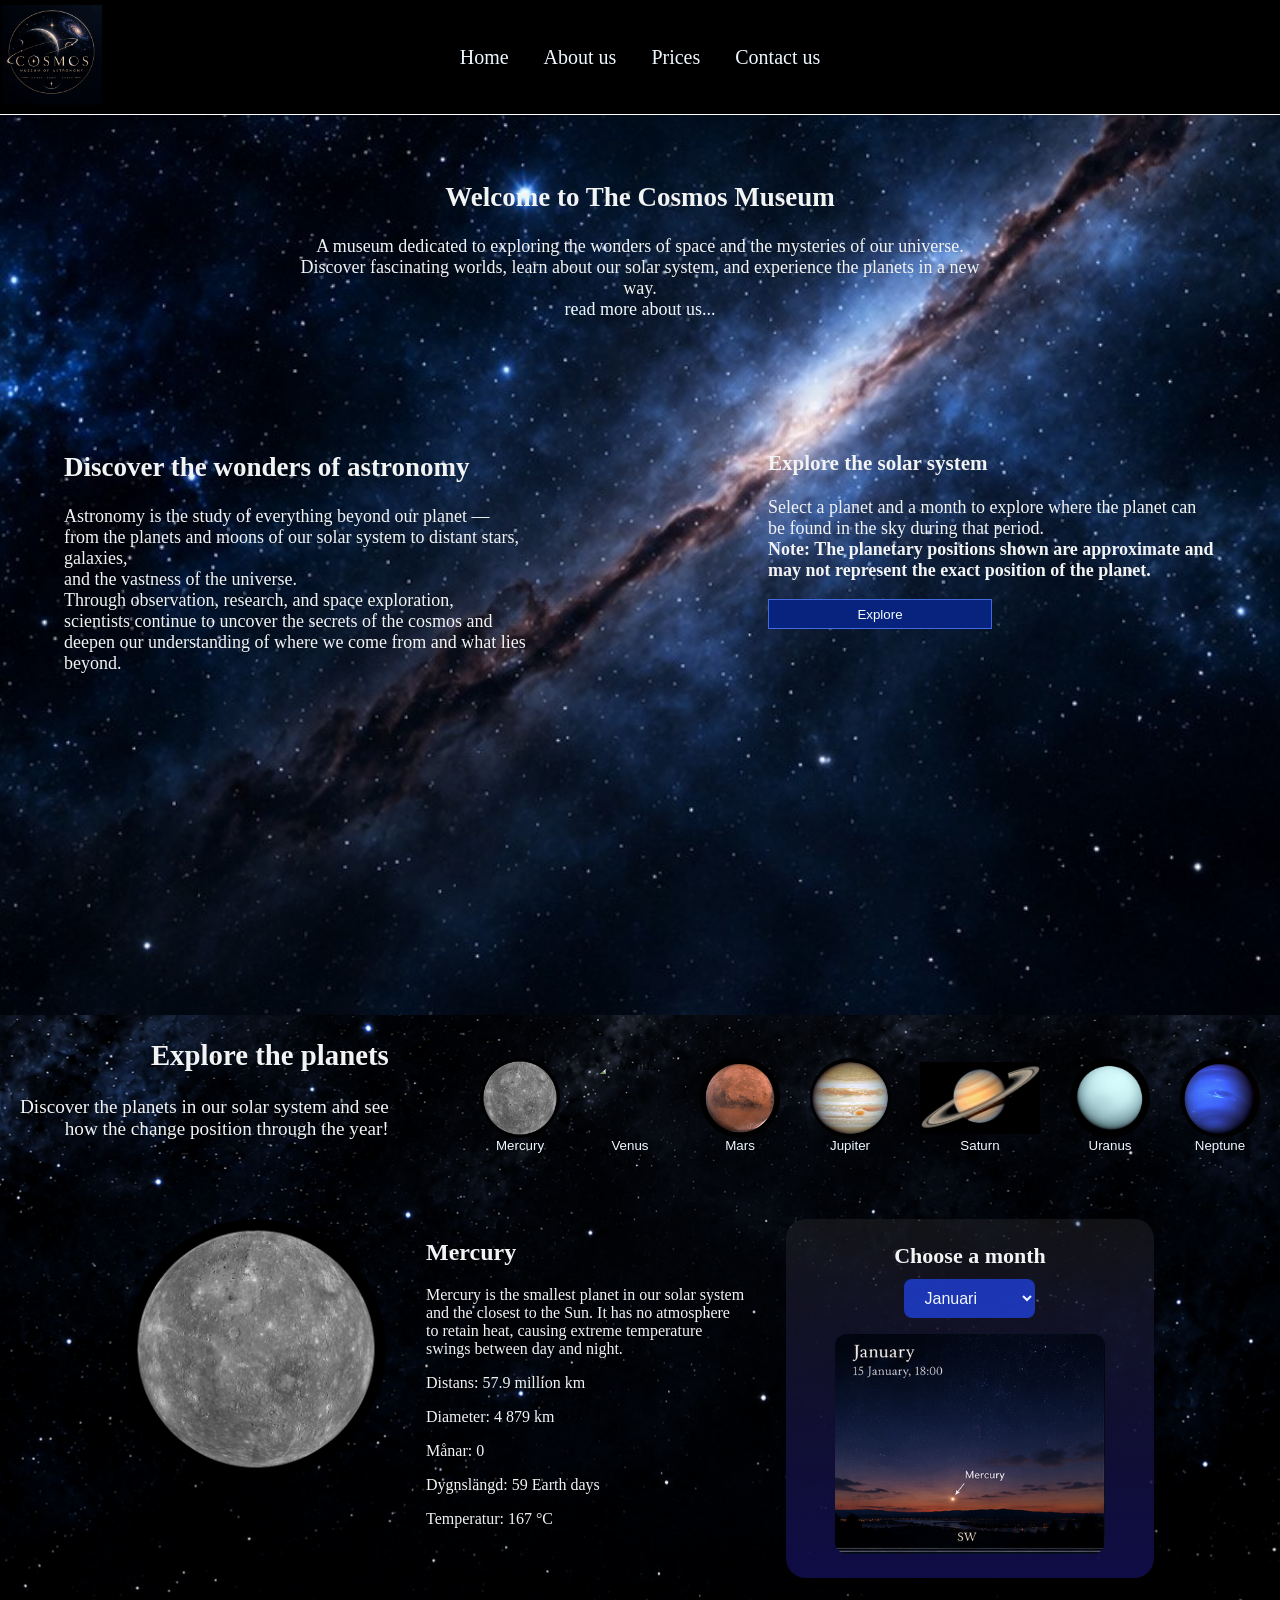
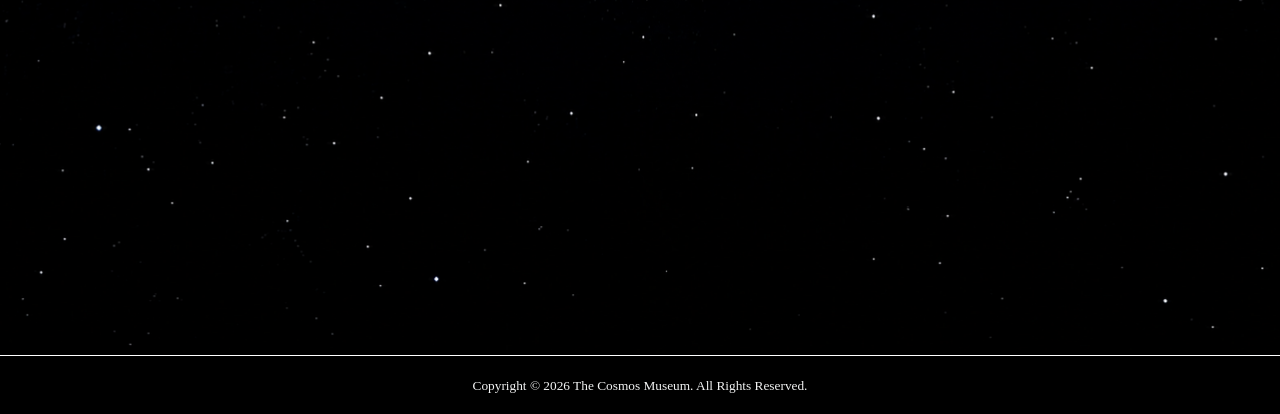
==== index.html @ e02bb78f "First commit" ====
<!DOCTYPE html>
<html lang="en">
<head>
    <meta charset="UTF-8">
    <meta name="viewport" content="width=device-width, initial-scale=1.0">
    <title>Document</title>
    <link rel="stylesheet" href="style.css">
</head>
<body>
    <header class="navbar">
        <div>
            <img src="images/logo/logo.png" alt="logo" width="100px">
        </div>
        <nav class="links">
            <a href="#">Home</a>
            <a href="about-us.html" id="about">About us</a>
            <a href="prices.html">Prices</a>
            <a href="contact.html">Contact us</a>
        </nav>
    </header>

    <section class="top">
        <div class="presentation">
            <h1>Welcome to The Cosmos Museum</h1>
            <p>A museum dedicated to exploring the wonders of space and the mysteries of our universe. 
            Discover fascinating worlds, learn about our solar system, and experience the planets in a new way. <br>
            <a href="about-us.html" id="read">read more about us...</a></p>
        </div>

        <div class="about-cosmos">
            <h2>Discover the wonders of astronomy</h2>
            <p>Astronomy is the study of everything beyond our planet — <br> from the planets and moons of our solar system to distant stars, galaxies, <br> and the vastness of the universe. <br> Through observation, research, and space exploration, <br> scientists continue to uncover the secrets of the cosmos and <br> deepen our understanding of where we come from and what lies beyond.</p>

        </div>

        <br>

        <div class="explore-section">
            <h3>Explore the solar system</h3>
            <p>
            Select a planet and a month to explore where the planet can be found in the sky during that period.
            <br>
            <b>Note: The planetary positions shown are approximate and may not represent the exact position of the planet.</b>
            </p>
            <button type="button" id="button1" onclick="document.getElementById('bottom').scrollIntoView({ behavior: 'smooth' });">Explore</button>
        </div>
        
    </section>
    
    <section id="bottom">
        <header class="explore">
            <div>
                <h1>Explore the planets</h1>
                <p>Discover the planets in our solar system and see <br> how the change position through the year!</p>
            </div>
        

            <nav >
                <button type="image" class="planet-btn" ><img src="images/space/mercury.jpg" alt="Mercury" ><span>Mercury</span></button>
                <button type="image" class="planet-btn"><img src="images/space/Venus.jpg" alt="Venus" ><span>Venus</span></button>
                <button type="image" class="planet-btn"><img src="images/space/Mars.jpg" alt="Mars" ><span>Mars</span></button>
                <button type="image" class="planet-btn"><img src="images/space/jupiter.jpg" alt="Jupiter" ><span>Jupiter</span></button>
                <button type="image" class="planet-btn"><img src="images/space/saturn.jpg" alt="Saturn"class="saturn-img"><span>Saturn</span></button>
                <button type="image" class="planet-btn" ><img src="images/space/Uranus.jpg" alt="Uranus" ><span>Uranus</span></button>
                <button type="image" class="planet-btn"><img src="images/space/Neptune.jpg" alt="Neptune" ><span>Neptune</span></button>
            </nav>
        </header>
        
        <div class="solar">
            <div id="pl">
                <img src="" alt="" class="planet-img">
            </div>

        <div id="info"></div>

        
        <div class="month">
            <div class="md">
                <h2>Choose a month</h2>
                <select name="month" id="ms">
                    <option value="1">Januari</option>
                    <option value="2">Februari</option>
                    <option value="3">Mars</option>
                    <option value="4">April</option>
                    <option value="5">Maj</option>
                    <option value="6">Juni</option>
                    <option value="7">Juli</option>
                    <option value="8">Augusti</option>
                    <option value="9">September</option>
                    <option value="10">Oktober</option>
                    <option value="11">November</option>
                    <option value="12">December</option>
                </select>
            </div>
            <div id="chosen-month">
                <img src="images/planets/mercury1.png" alt="m-j">
            </div>
    
        </div>

        
    </section>


    <footer>
        <small>
            Copyright © 2026 The Cosmos Museum. All Rights Reserved.
        </small>
    </footer>

<script src="script.js"></script>
</body>
</html>
---- style.css ----
body{
    background-color: black;
    color: rgb(242, 243, 243);
    margin: 0;
}

.navbar {
    display: grid;
    grid-template-columns: 1fr auto 1fr;
    align-items: center;
    padding: 5px 2px;
    border-bottom: 1px solid white;
}

.links{
    display: flex;
    gap: 35px;
    flex-wrap: wrap;
}

.links a{
    color: aliceblue;
    text-decoration: none;
    font-size: 20px;
}

#read{
    color: aliceblue;
    text-decoration: none;
}

#read:hover{
    cursor: pointer;
}

.top {
    background-image: url(images/space/background.jpg);
    background-size: cover;
    background-position: center;
    position: relative;
    min-height: 100vh;
    width: 100%;
}

.presentation {
    position: absolute;
    top: 5%;
    left: 50%;
    transform: translateX(-50%);
    text-align: center;
    width: 90%;
    max-width: 700px;
    font-size: large;
}

.about-cosmos {
    position: absolute;
    top: 35%;
    left: 5%;
    width: 40%;
    font-size: large;
}

.explore-section {
    position: absolute;
    top: 35%;
    right: 5%;
    width: 35%;
    font-size: large;
}

#button1{
    background-color: rgb(8, 35, 125);
    width: 50%;
    height: 30px;
    border: 1px solid royalblue;
    color: azure;
}

#button1:hover{
    transform: scale(1.1);
    cursor: pointer;
}

#bottom{
    background-image: url(images/space/background2.jpg);
    background-size: cover;
    background-position: center;
    min-height: 100vh;
    padding-bottom: 40px;
}

#bottom nav button {
    display: grid;
    grid-row: auto;
    border: none;
    background: none;
    padding: 0;
    outline: none;
}

#bottom nav button:hover{
    transform: scale(1.05);
}

#bottom nav {
    display: flex;
    align-items: center;
    justify-content: center;
    gap: 30px;
    flex-wrap: wrap;
    padding-top: 3%;
}

.explore {
    display: flex;
    align-items: center;
    justify-content: space-between;
    gap: 32px;
    flex-wrap: wrap;
    padding: 0 20px;
}

.explore > div {
    flex-shrink: 0;
    text-align: right;
    font-size: larger;
}

.planet-row {
    display: flex;
    flex-wrap: wrap;
    justify-content: center;
    gap: 24px;
}

.planet-btn img {
    width: 80px;
    height: 80px;
    object-fit: cover;
    border-radius: 50%;
    flex-shrink: 0;
}

.planet-btn img.saturn-img {
    border-radius: 0;
    object-fit: contain;
    width: 120px;
    height: 80px;
}

.planet-btn span{
    color: aliceblue;
}

.solar{
    display: flex;
    flex-wrap: wrap;
    justify-content: center;
    align-items: flex-start;
    gap: 40px;
    padding: 60px 20px;
}

#pl{
    display: flex;
    justify-content: center;
}

#pl img{
    width: 260px;
    height: 260px;
    max-width: 80vw;
    border-radius: 50%;
}

#pl img.saturn-img {
    border-radius: 0;
    object-fit: contain;
}

#info {
    max-width: 320px;
    flex: 1 1 280px;
}

.month{
    background: linear-gradient(to bottom, rgba(41, 41, 43, 0.432), rgb(15, 12, 70));
    display: flex;
    flex-direction: column;
    align-items: center;
    gap: 16px;
    border-radius: 20px;
    padding: 24px;
    flex: 1 1 260px;
    max-width: 320px;
}

.md{
    display: flex;
    flex-direction: column;
    align-items: center;
    gap: 10px;
    text-align: center;
}

.md h2 {
    font-size: 22px;
    margin: 0;
}

#ms{
    background-color: rgba(31, 60, 202, 0.868);
    color: aliceblue;
    font-size: 16px;
    padding: 10px 16px;
    border: none;
    border-radius: 8px;
    cursor: pointer;
}

#chosen-month {
    width: 100%;
    text-align: center;
    height: 220px; /* fast höjd, justera efter vad som passar dina bilder */
    display: flex;
    align-items: center;
    justify-content: center;
}

#chosen-month img {
    max-width: 100%;
    max-height: 100%;
    object-fit: contain;
    border-radius: 12px;
}

footer {
    text-align: center;
    padding: 20px;
    border-top: 1px solid white;
}

@media (max-width: 900px) {
    .top {
        min-height: auto;
        padding: 40px 0;
    }

    .presentation,
    .about-cosmos,
    .explore-section {
        position: static;
        width: 90%;
        margin: 20px auto;
        text-align: center;
        transform: none;
    }

    .explore {
        justify-content: center;
        text-align: center;
    }

    .explore > div {
        text-align: center;
    }
}

@media (max-width: 500px) {
    .planet-btn img {
        width: 55px;
        height: 55px;
    }

    .planet-btn img.saturn-img {
        width: 85px;
        height: 55px;
    }

    #pl img {
        width: 180px;
        height: 180px;
    }

    .links {
        gap: 15px;
        justify-content: center;
    }

    .links a {
        font-size: 16px;
    }
}

.pris{
    background-image: url(images/space/background3.jpg);
    background-size: cover;
    background-position: center;
    position: relative;
    min-height: 100vh;
    width: 100%;
}
#ålder{
    padding: 20px;
    width: 10%;
    background-color: rgb(13, 13, 53);
    border: 0px;
    font-size: large;
    color: aliceblue;
}
#submit{
    padding: 20px;
    background-color: rgb(67, 67, 212);
    border: 0px;
    color: azure;
}
#submit:hover{
    cursor: pointer;
}
#list{
    font-size: large;
    font-style: italic;
}
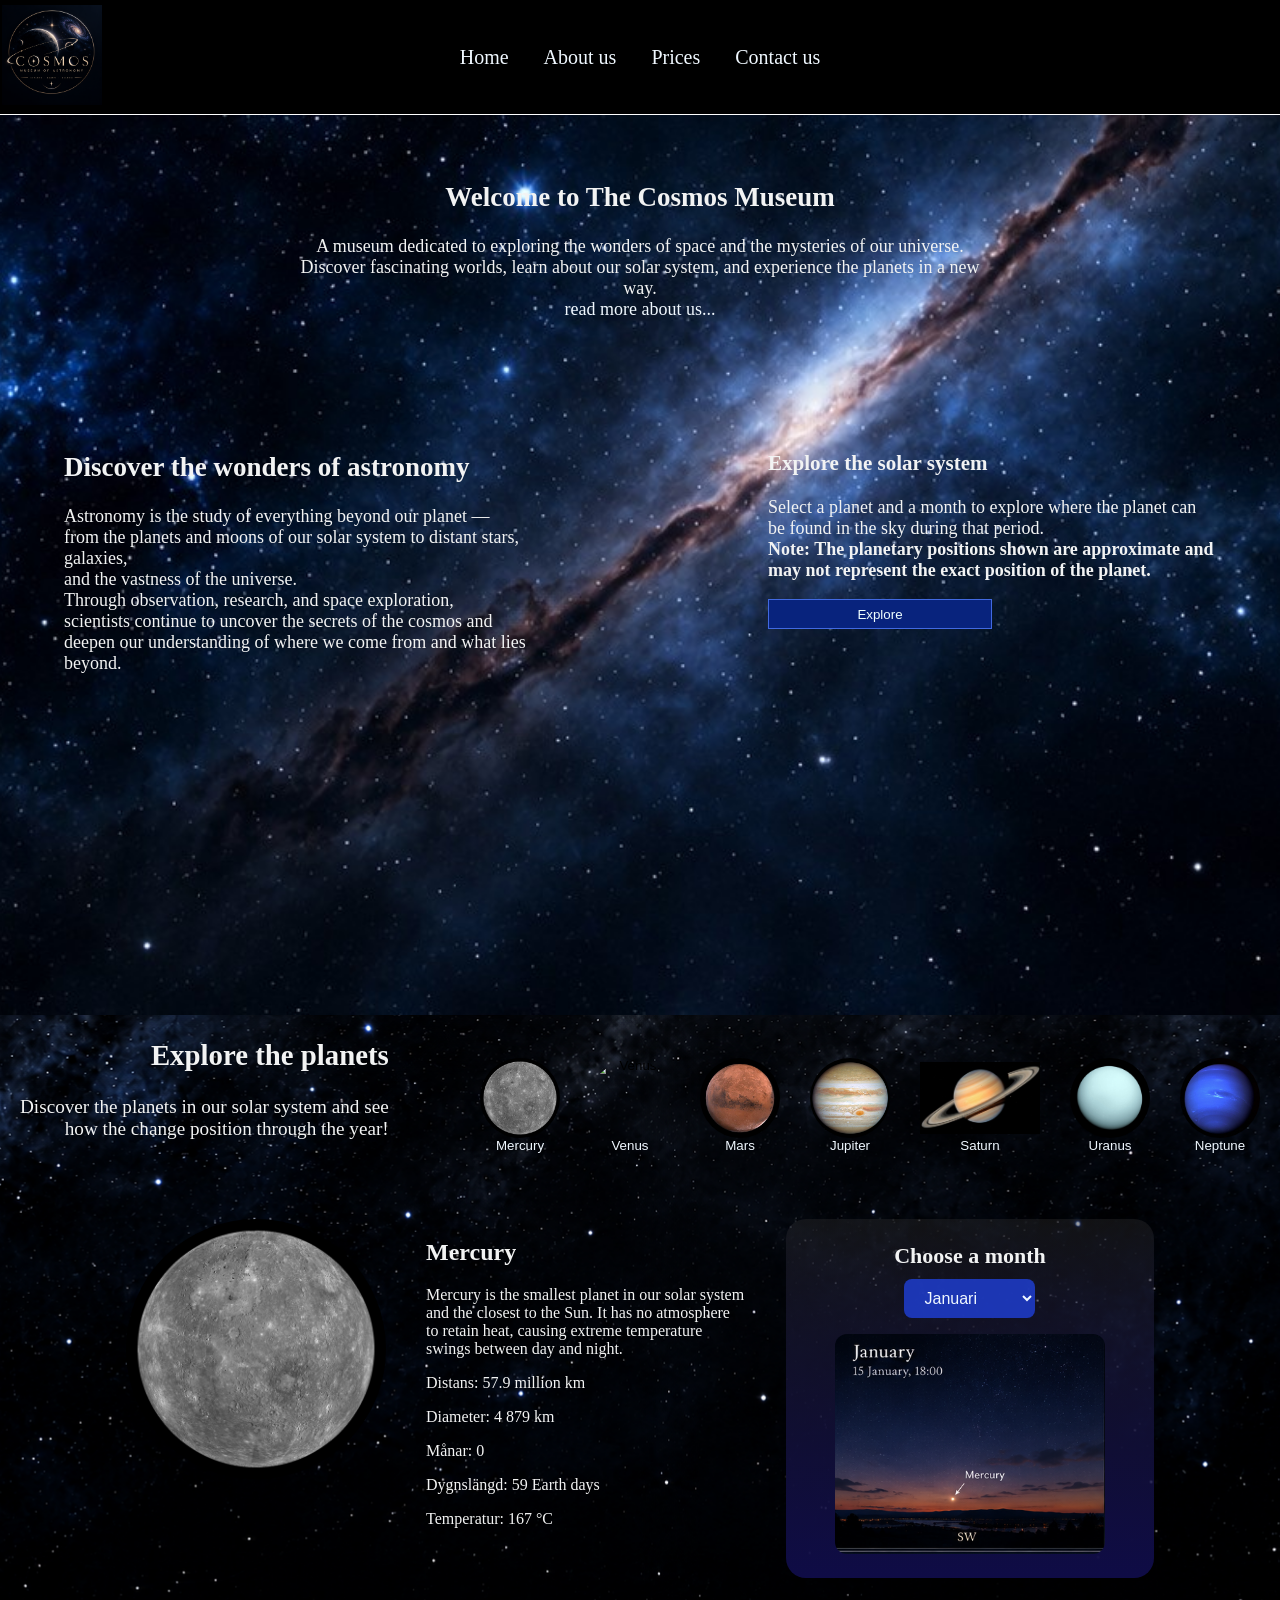
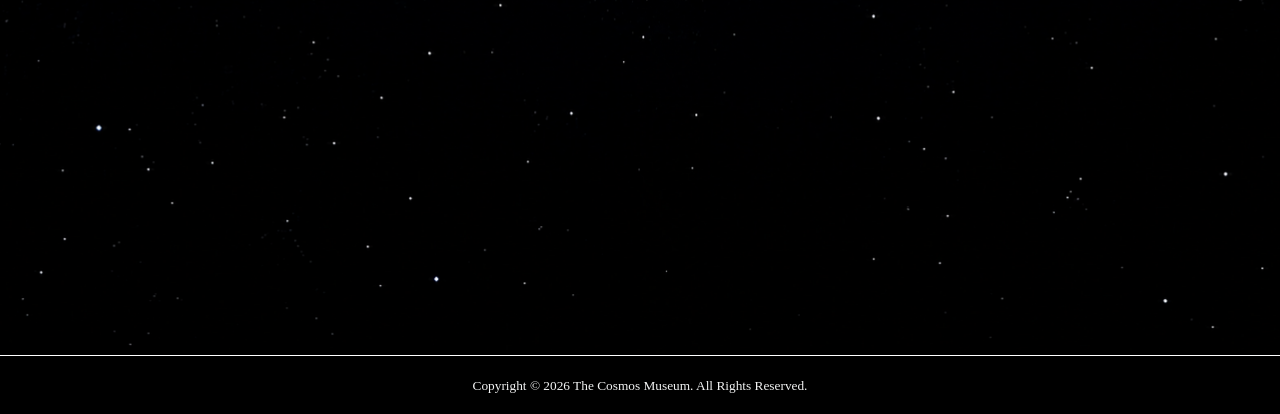
==== commit 9f6ba46e: "Update homepage document title" ====
--- a/index.html
+++ b/index.html
@@ -3,7 +3,7 @@
 <head>
     <meta charset="UTF-8">
     <meta name="viewport" content="width=device-width, initial-scale=1.0">
-    <title>Document</title>
+    <title>The Cosmos Museum</title>
     <link rel="stylesheet" href="style.css">
 </head>
 <body>
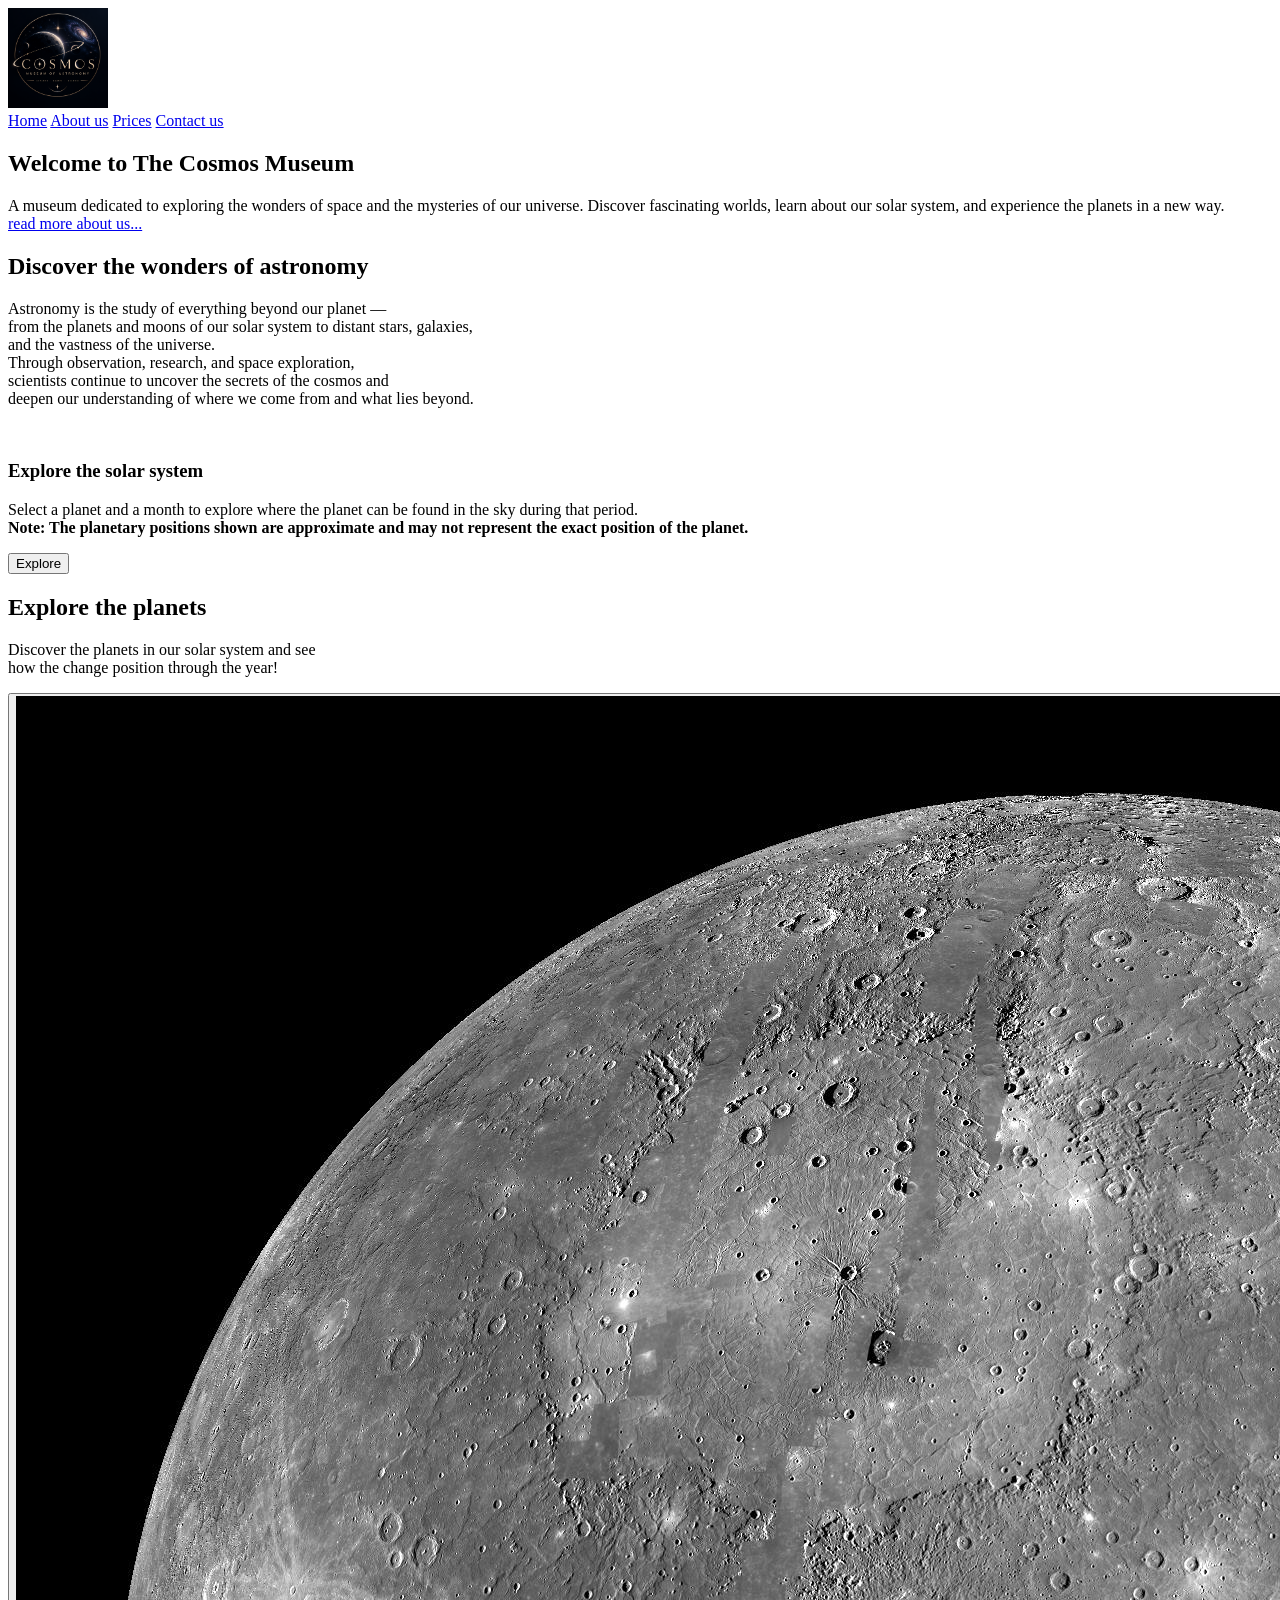
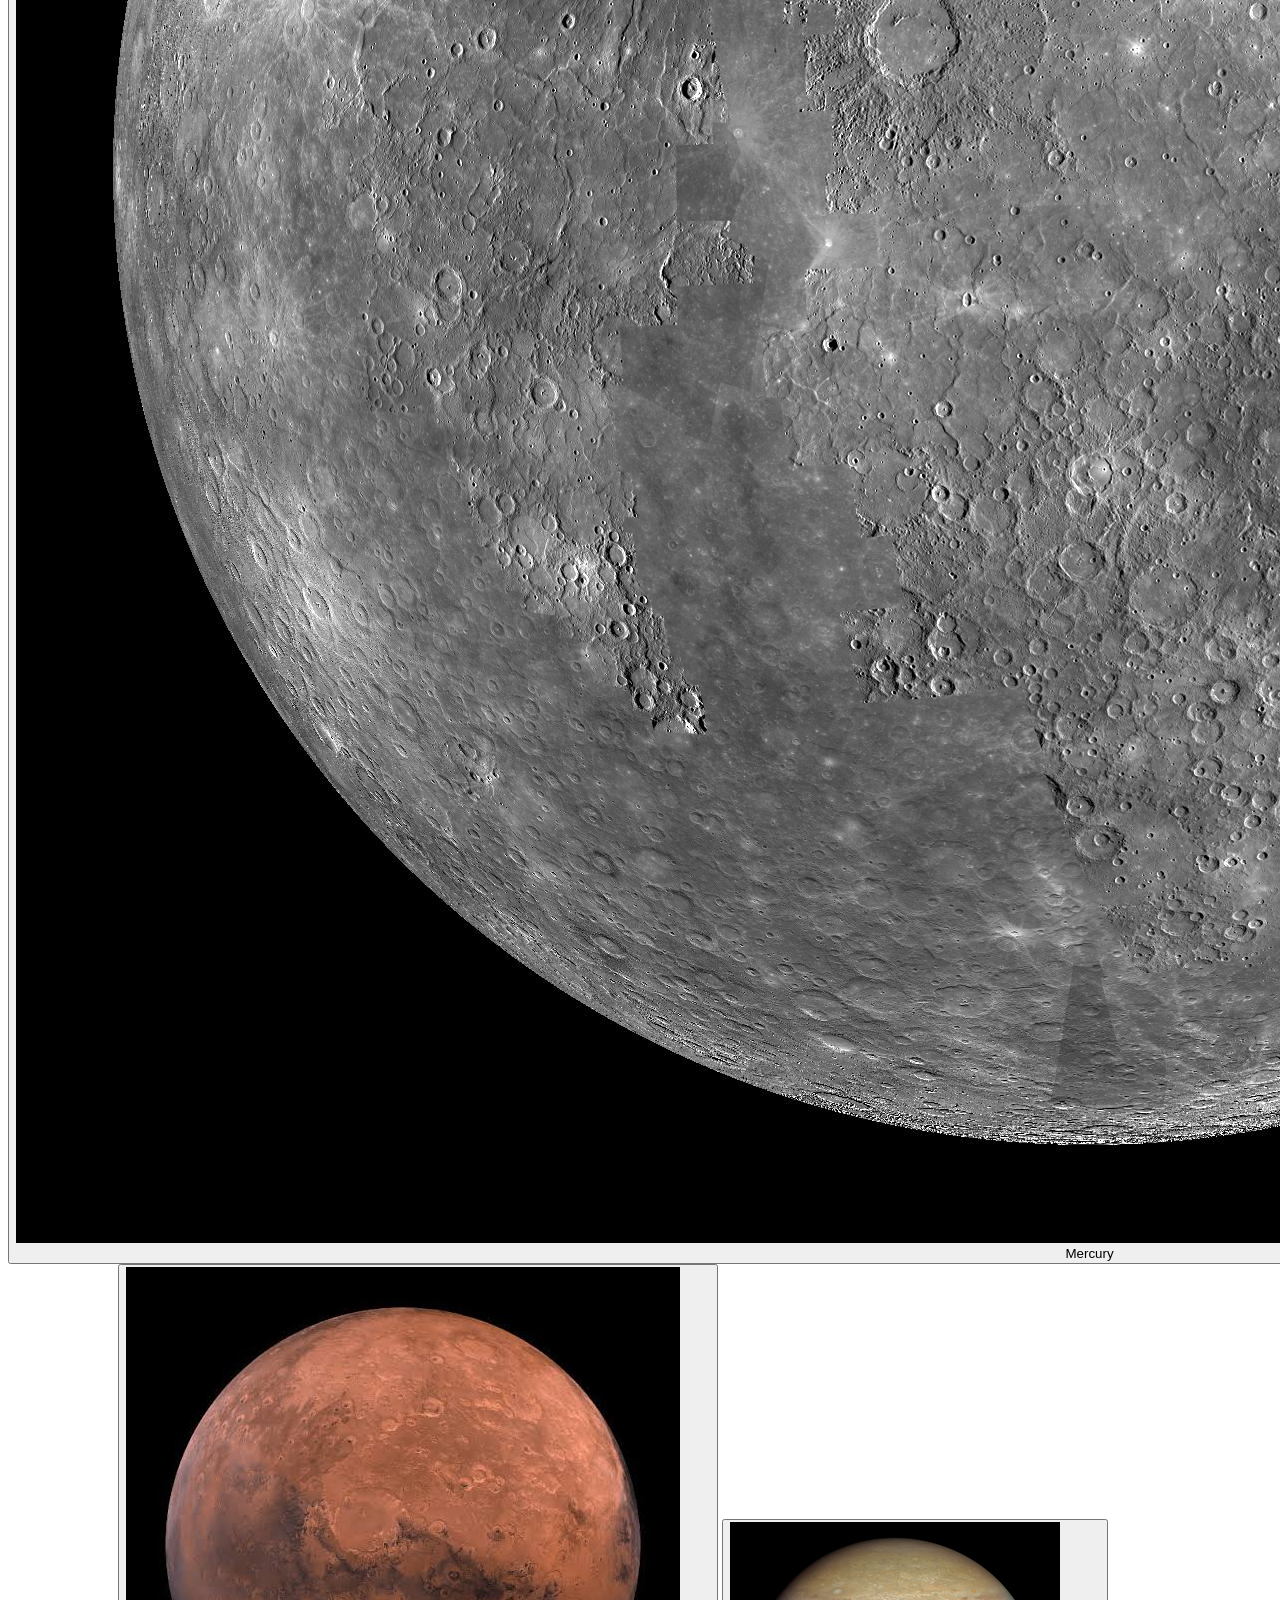
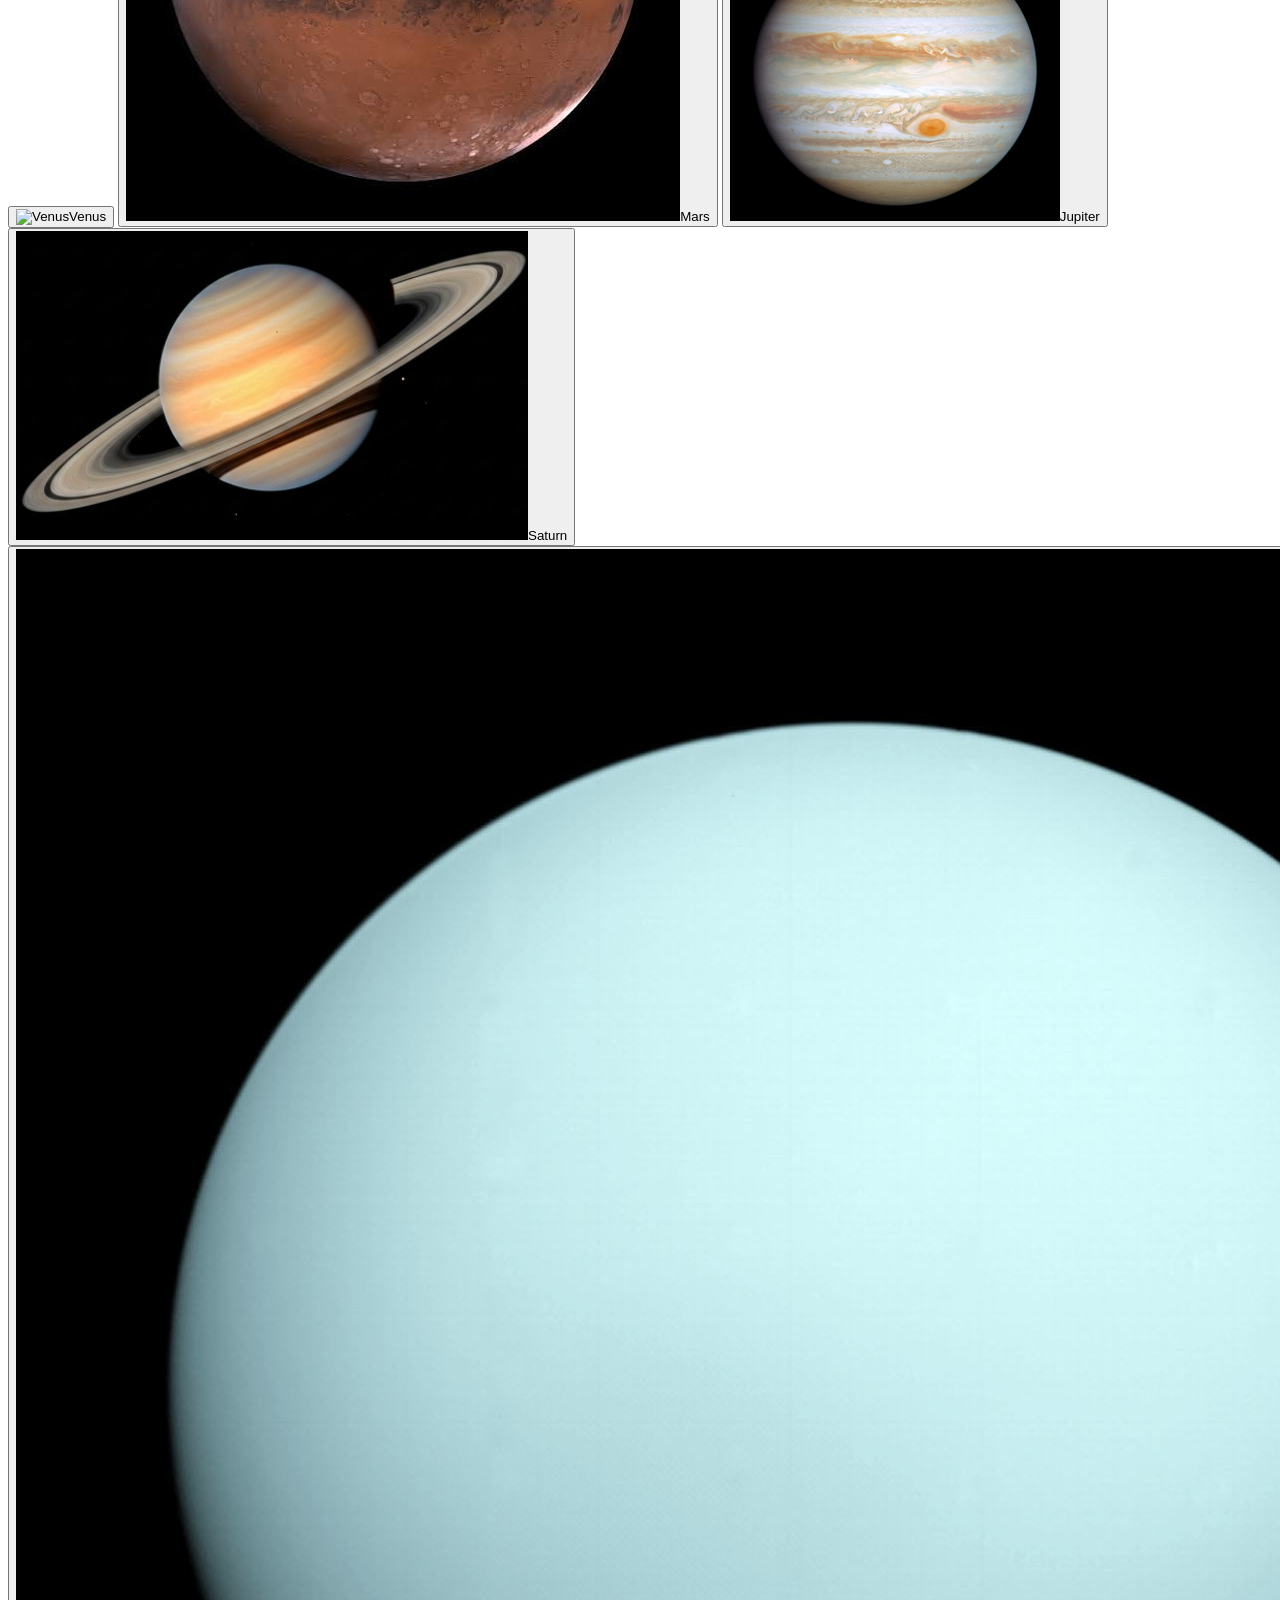
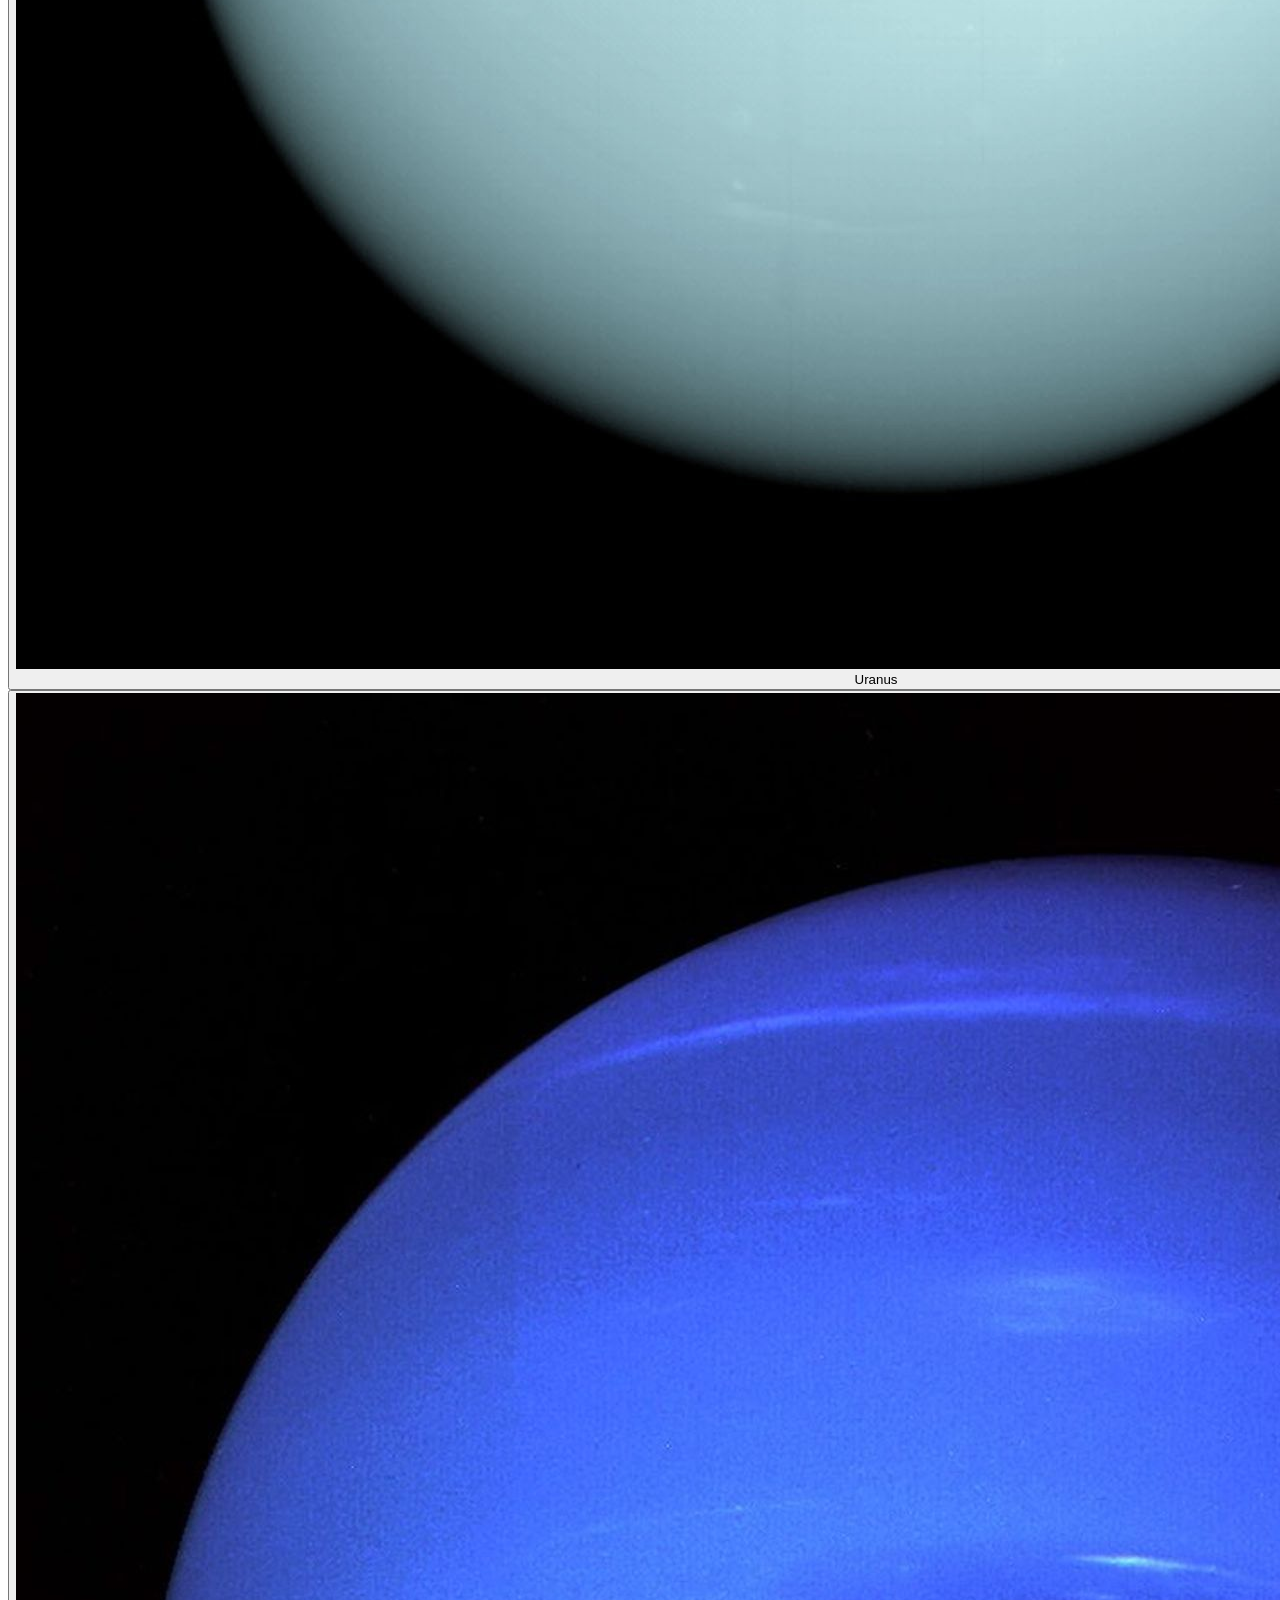
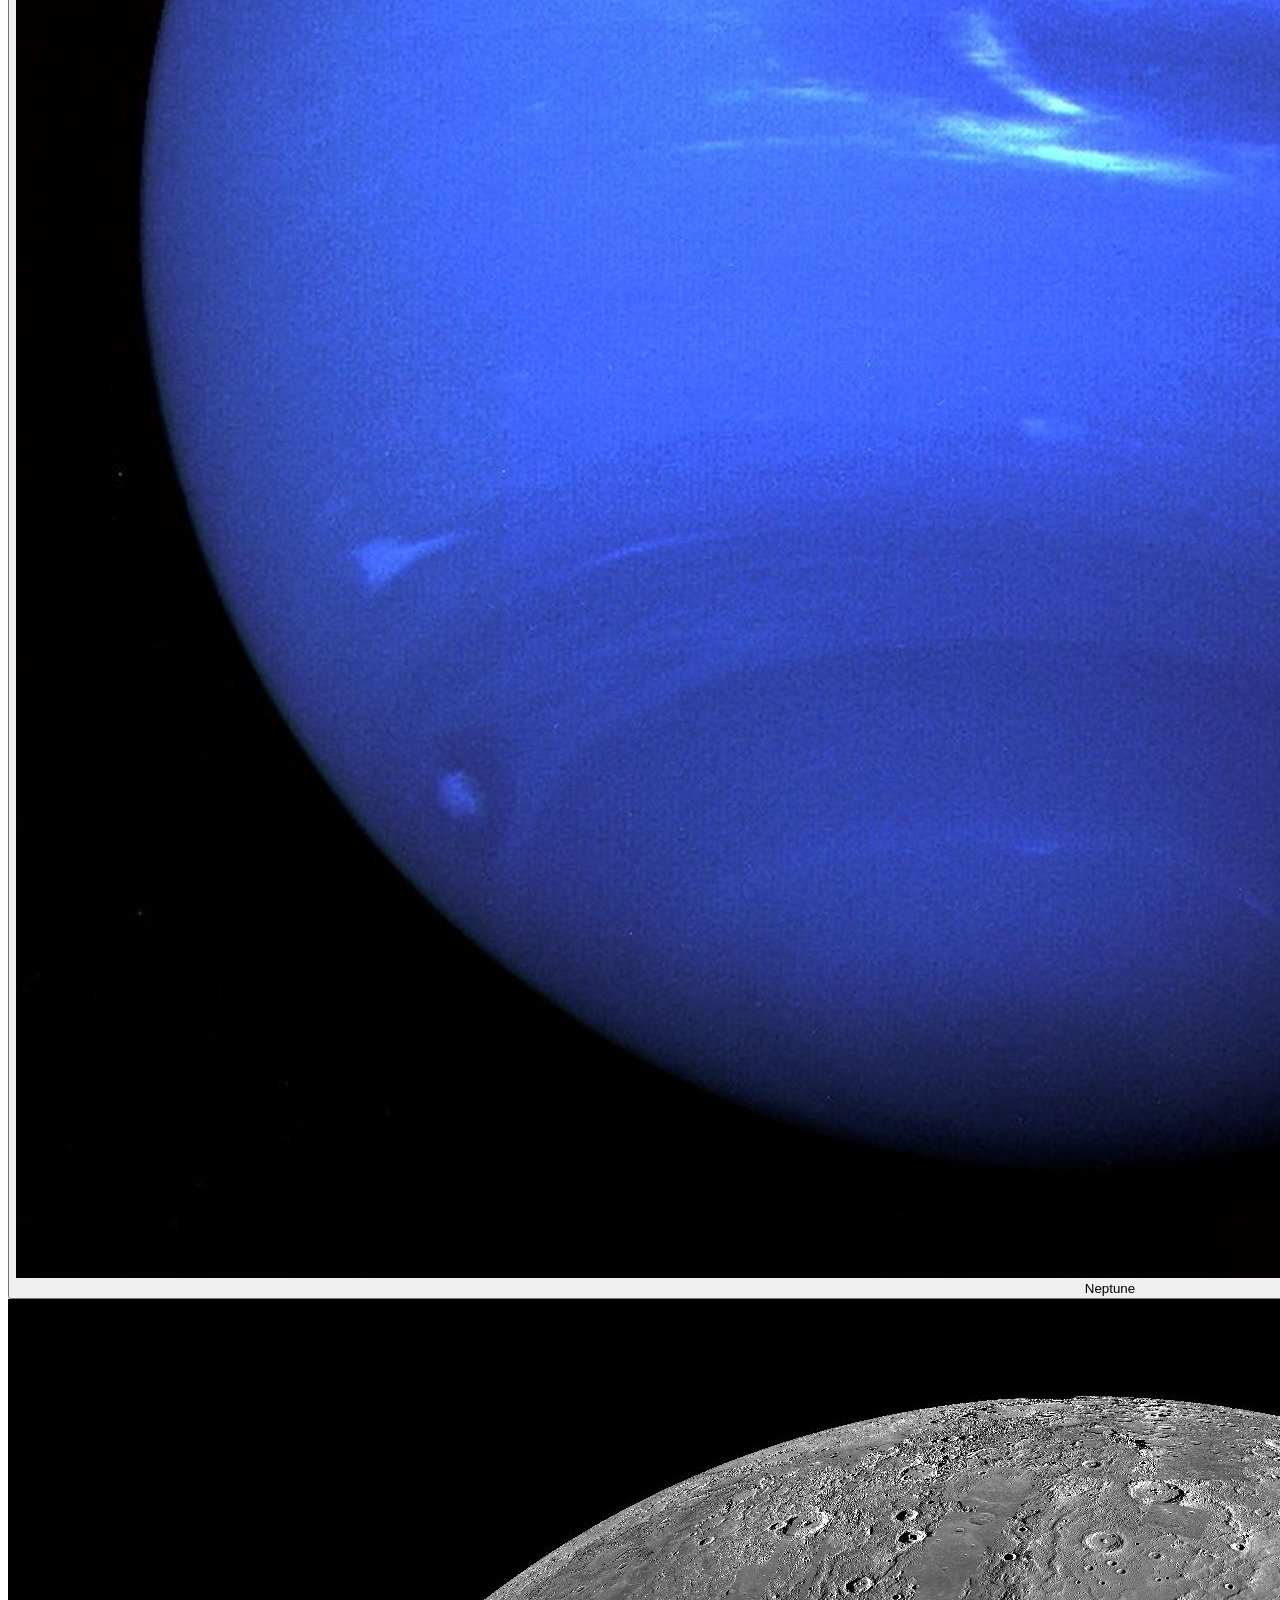
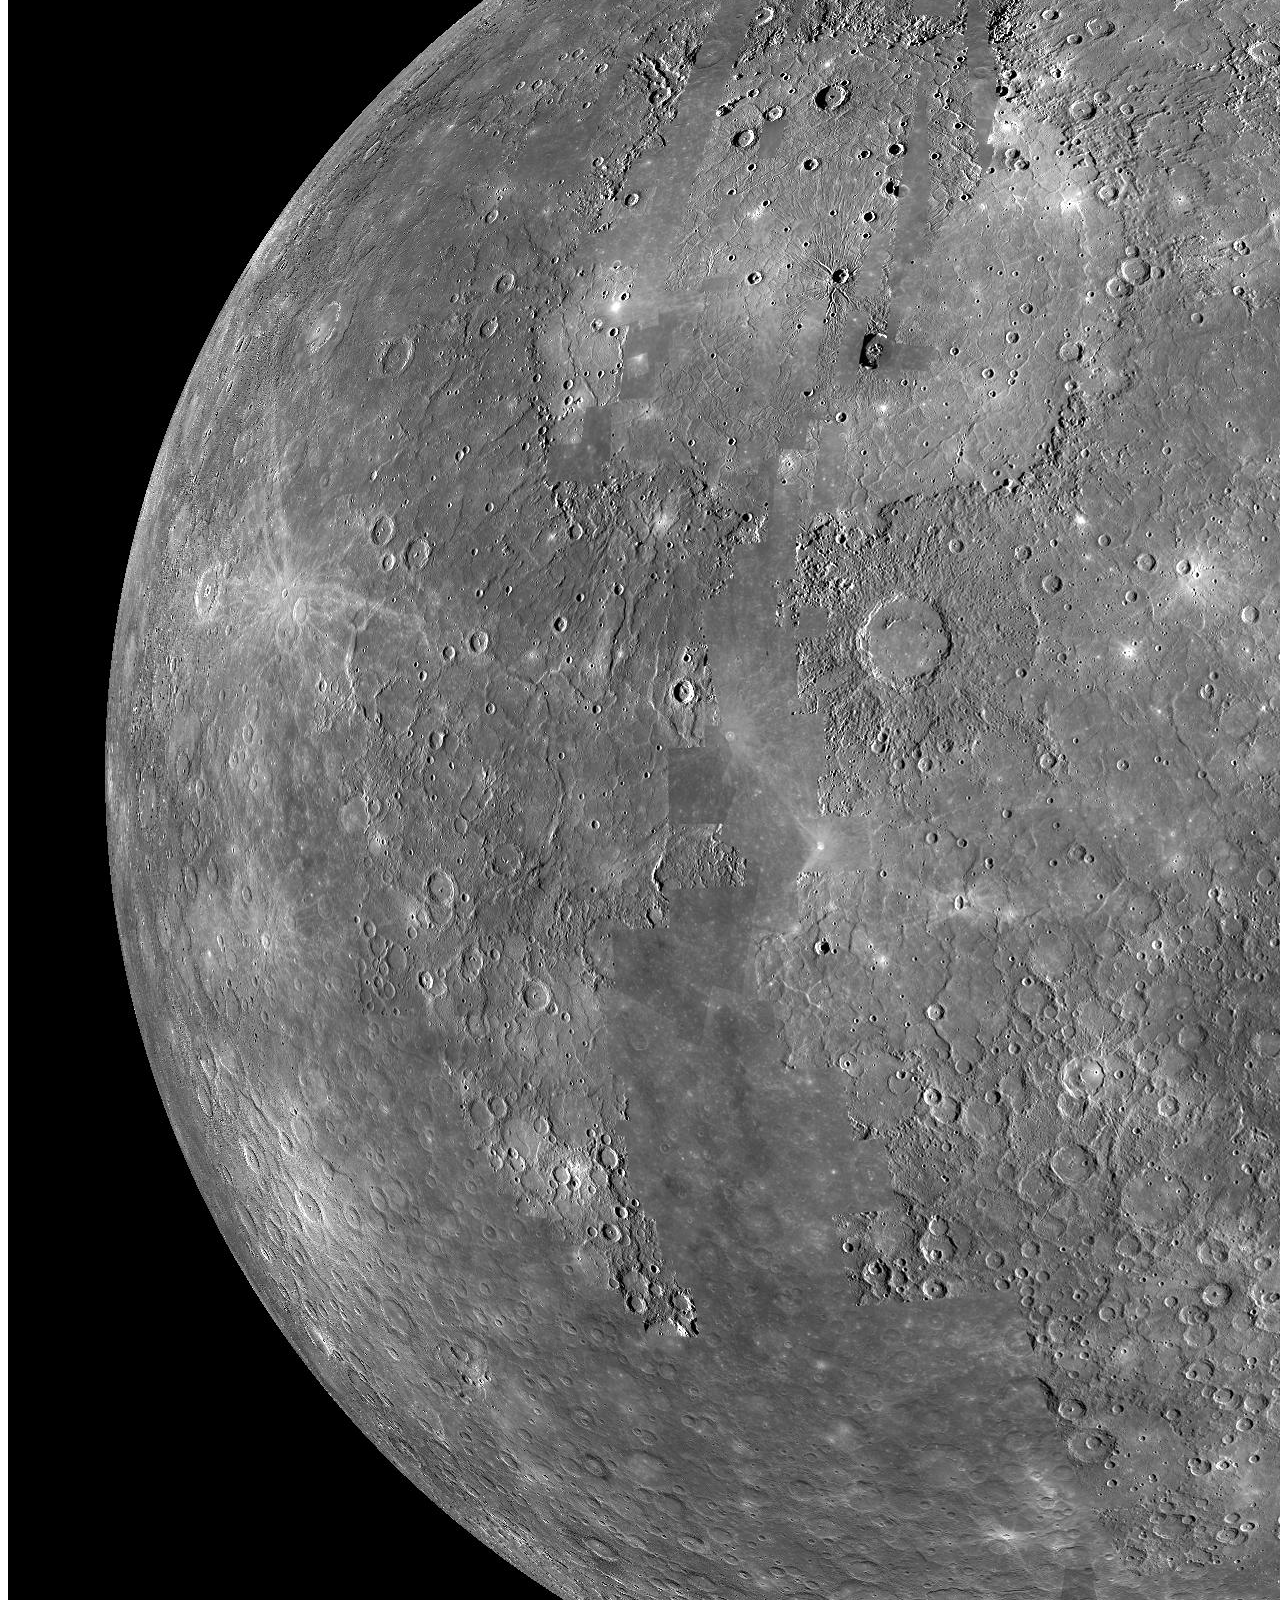
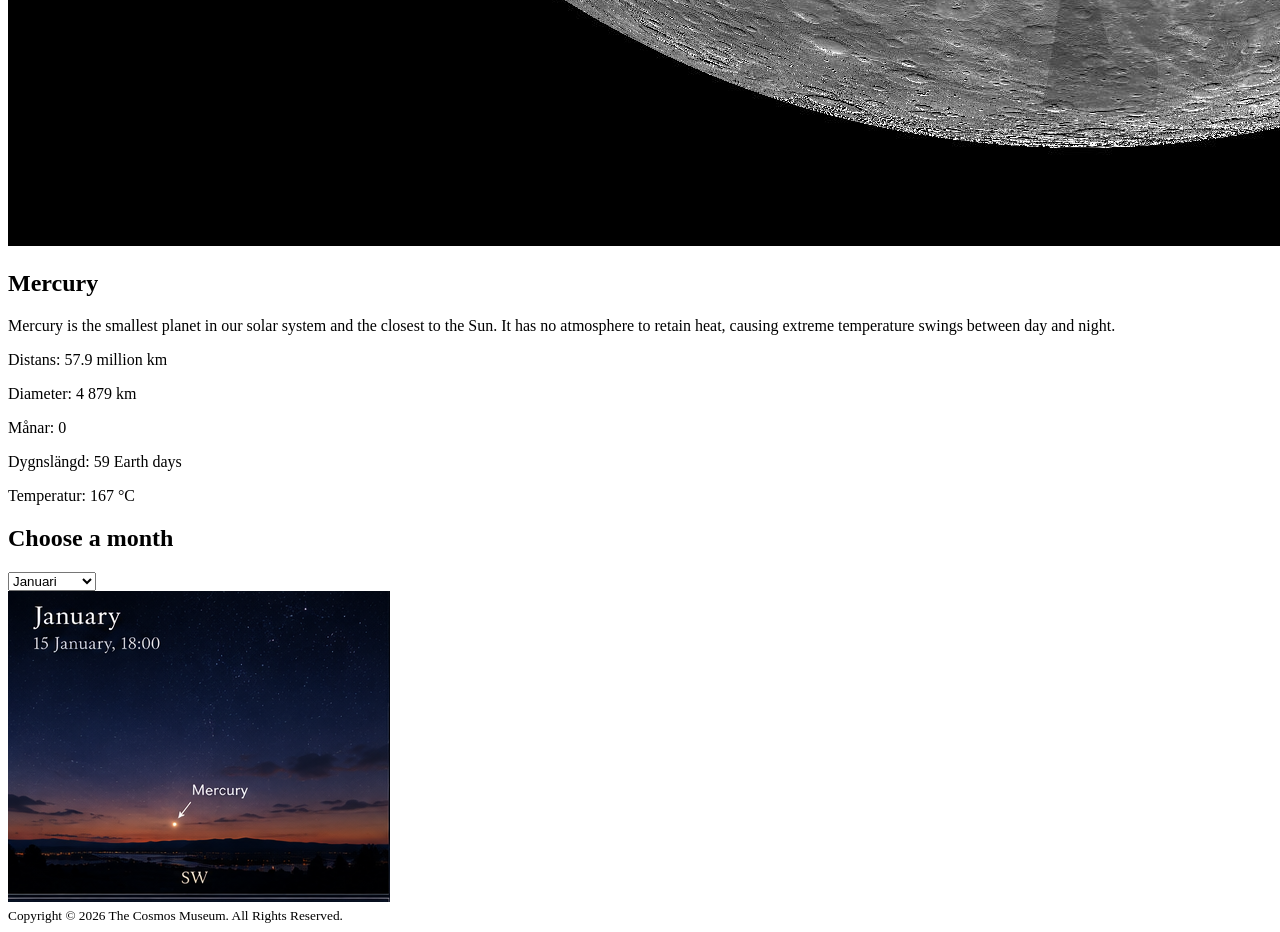
==== commit ed3370d9: "last modifications" ====
--- a/index.html
+++ b/index.html
@@ -4,7 +4,7 @@
     <meta charset="UTF-8">
     <meta name="viewport" content="width=device-width, initial-scale=1.0">
     <title>The Cosmos Museum</title>
-    <link rel="stylesheet" href="style.css">
+    <link rel="stylesheet" href="test/style.css">
 </head>
 <body>
     <header class="navbar">
@@ -12,7 +12,7 @@
             <img src="images/logo/logo.png" alt="logo" width="100px">
         </div>
         <nav class="links">
-            <a href="#">Home</a>
+            <a href="index.html">Home</a>
             <a href="about-us.html" id="about">About us</a>
             <a href="prices.html">Prices</a>
             <a href="contact.html">Contact us</a>
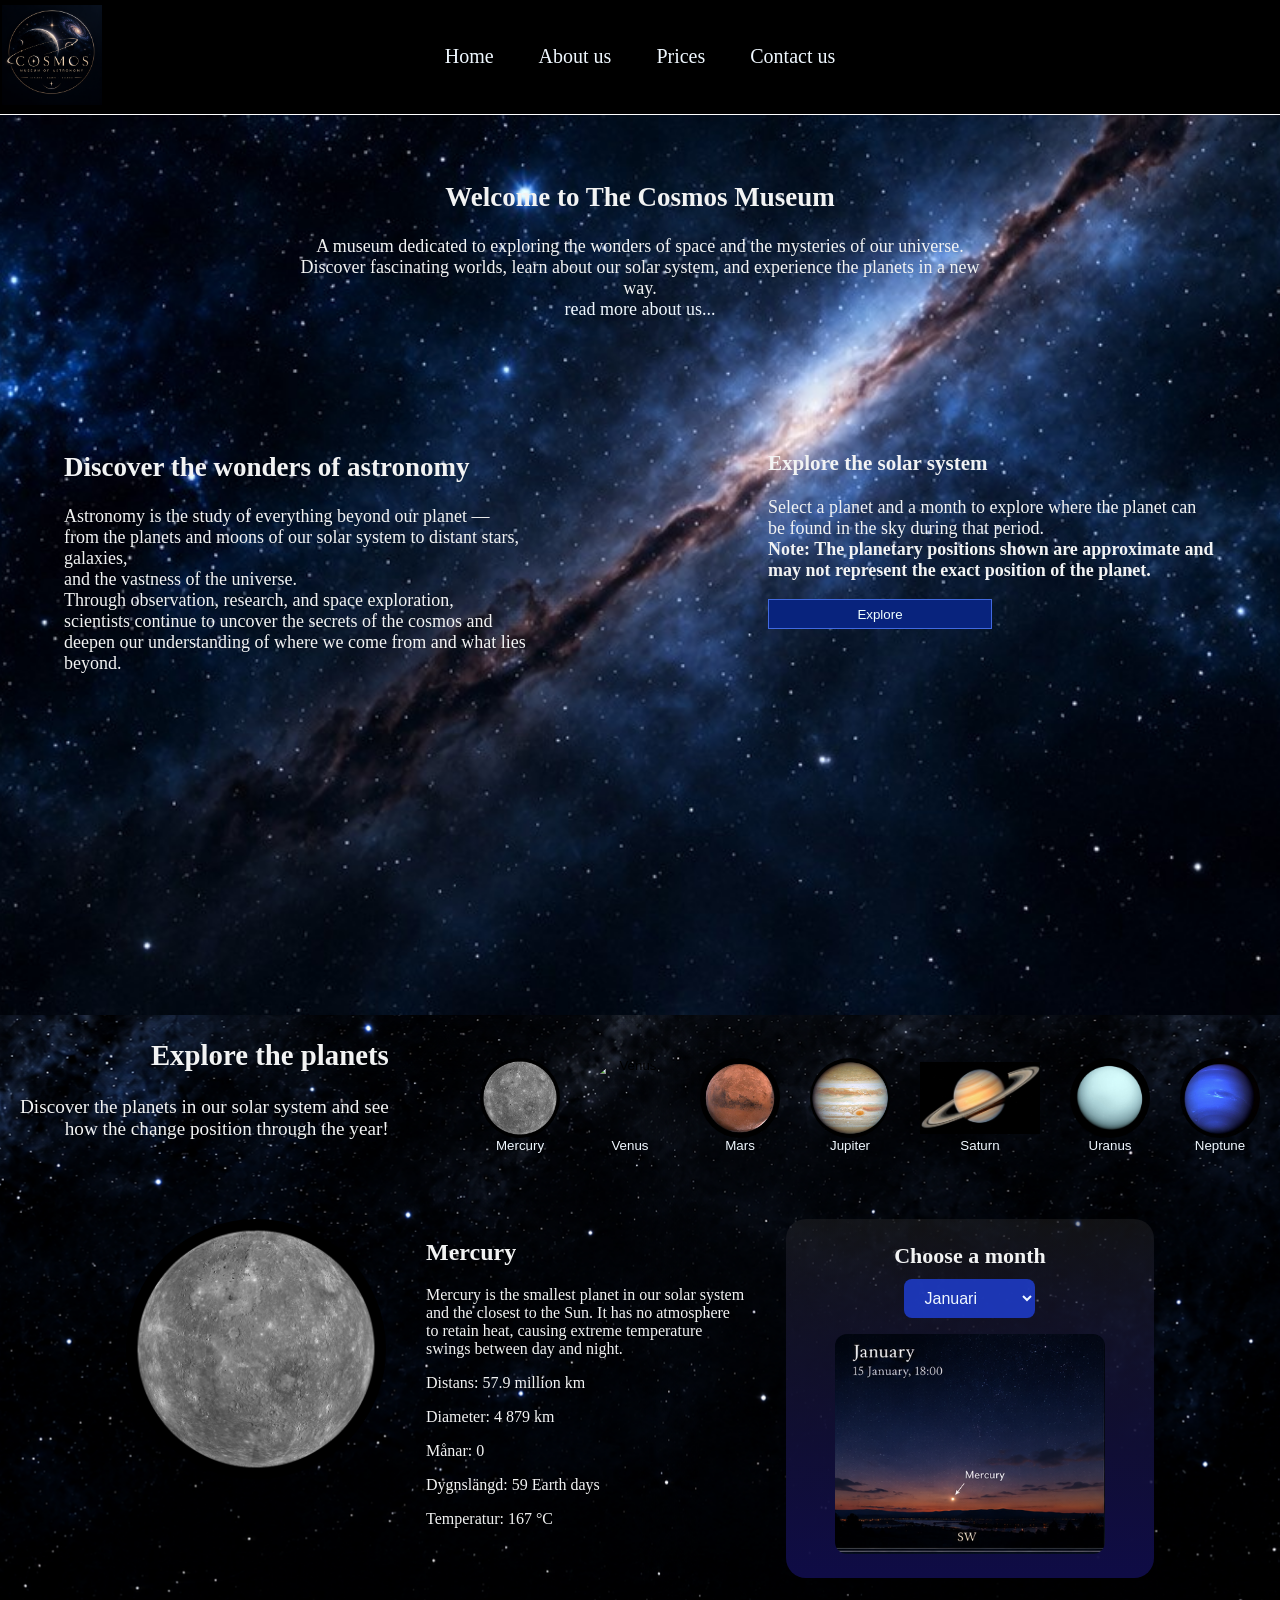
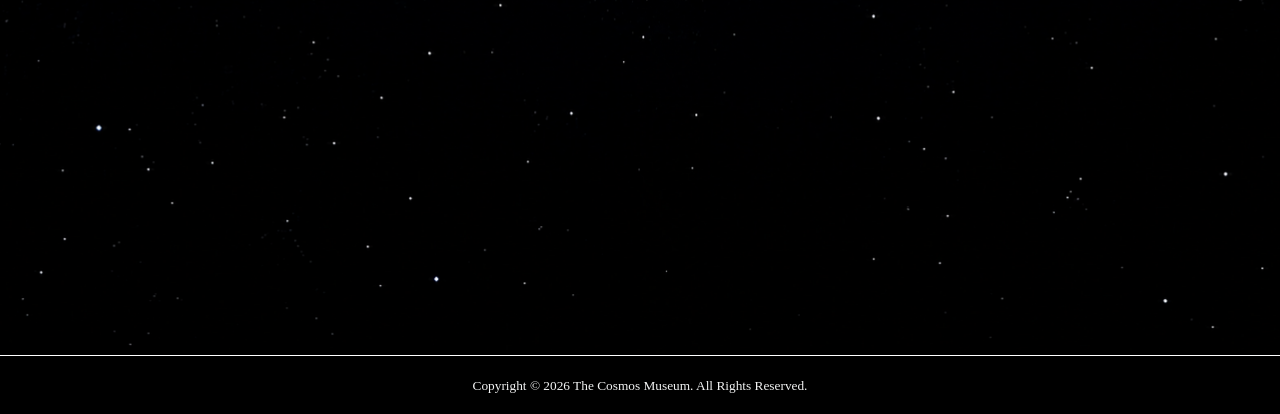
==== commit 8b6d95ef: "just a little correction" ====
--- a/index.html
+++ b/index.html
@@ -4,7 +4,7 @@
     <meta charset="UTF-8">
     <meta name="viewport" content="width=device-width, initial-scale=1.0">
     <title>The Cosmos Museum</title>
-    <link rel="stylesheet" href="test/style.css">
+    <link rel="stylesheet" href="style.css">
 </head>
 <body>
     <header class="navbar">
--- a/style.css
+++ b/style.css
@@ -0,0 +1,334 @@
+body{
+    background-color: black;
+    color: rgb(242, 243, 243);
+    margin: 0;
+}
+
+.navbar {
+    background-color: black;
+    display: grid;
+    grid-template-columns: 1fr auto 1fr;
+    align-items: center;
+    padding: 5px 2px;
+    border-bottom: 1px solid white;
+}
+
+.links{
+    display: flex;
+    gap: 35px;
+    flex-wrap: wrap;
+}
+
+.links a{
+    display: inline-block;
+    padding: 5px;
+    border-bottom: 2px solid transparent;
+    transition: transform 0.3s ease, border-color 0.3s ease;
+    color: aliceblue;
+    text-decoration: none;
+    font-size: 20px;
+}
+.links a:hover{
+    cursor: pointer;
+    transform: translateY(-3px);
+    border-bottom: 2px solid blue;
+}
+
+#read{
+    color: aliceblue;
+    text-decoration: none;
+}
+
+#read:hover{
+    cursor: pointer;
+}
+
+.top {
+    background-image: url(images/space/background.jpg);
+    background-size: cover;
+    background-position: center;
+    position: relative;
+    min-height: 100vh;
+    width: 100%;
+}
+
+.presentation {
+    position: absolute;
+    top: 5%;
+    left: 50%;
+    transform: translateX(-50%);
+    text-align: center;
+    width: 90%;
+    max-width: 700px;
+    font-size: large;
+}
+
+.about-cosmos {
+    position: absolute;
+    top: 35%;
+    left: 5%;
+    width: 40%;
+    font-size: large;
+}
+
+.explore-section {
+    position: absolute;
+    top: 35%;
+    right: 5%;
+    width: 35%;
+    font-size: large;
+}
+
+#button1{
+    background-color: rgb(8, 35, 125);
+    width: 50%;
+    height: 30px;
+    border: 1px solid royalblue;
+    color: azure;
+}
+
+#button1:hover{
+    transform: scale(1.1);
+    cursor: pointer;
+}
+
+#bottom{
+    background-image: url(images/space/background2.jpg);
+    background-size: cover;
+    background-position: center;
+    min-height: 100vh;
+    padding-bottom: 40px;
+}
+
+#bottom nav button {
+    display: grid;
+    grid-row: auto;
+    border: none;
+    background: none;
+    padding: 0;
+    outline: none;
+}
+
+#bottom nav button:hover{
+    transform: scale(1.05);
+}
+
+#bottom nav {
+    display: flex;
+    align-items: center;
+    justify-content: center;
+    gap: 30px;
+    flex-wrap: wrap;
+    padding-top: 3%;
+}
+
+.explore {
+    display: flex;
+    align-items: center;
+    justify-content: space-between;
+    gap: 32px;
+    flex-wrap: wrap;
+    padding: 0 20px;
+}
+
+.explore > div {
+    flex-shrink: 0;
+    text-align: right;
+    font-size: larger;
+}
+
+.planet-row {
+    display: flex;
+    flex-wrap: wrap;
+    justify-content: center;
+    gap: 24px;
+}
+
+.planet-btn img {
+    width: 80px;
+    height: 80px;
+    object-fit: cover;
+    border-radius: 50%;
+    flex-shrink: 0;
+}
+
+.planet-btn img.saturn-img {
+    border-radius: 0;
+    object-fit: contain;
+    width: 120px;
+    height: 80px;
+}
+
+.planet-btn span{
+    color: aliceblue;
+}
+
+.solar{
+    display: flex;
+    flex-wrap: wrap;
+    justify-content: center;
+    align-items: flex-start;
+    gap: 40px;
+    padding: 60px 20px;
+}
+
+#pl{
+    display: flex;
+    justify-content: center;
+}
+
+#pl img{
+    width: 260px;
+    height: 260px;
+    max-width: 80vw;
+    border-radius: 50%;
+}
+
+#pl img.saturn-img {
+    border-radius: 0;
+    object-fit: contain;
+}
+
+#info {
+    max-width: 320px;
+    flex: 1 1 280px;
+}
+
+.month{
+    background: linear-gradient(to bottom, rgba(41, 41, 43, 0.432), rgb(15, 12, 70));
+    display: flex;
+    flex-direction: column;
+    align-items: center;
+    gap: 16px;
+    border-radius: 20px;
+    padding: 24px;
+    flex: 1 1 260px;
+    max-width: 320px;
+}
+
+.md{
+    display: flex;
+    flex-direction: column;
+    align-items: center;
+    gap: 10px;
+    text-align: center;
+}
+
+.md h2 {
+    font-size: 22px;
+    margin: 0;
+}
+
+#ms{
+    background-color: rgba(31, 60, 202, 0.868);
+    color: aliceblue;
+    font-size: 16px;
+    padding: 10px 16px;
+    border: none;
+    border-radius: 8px;
+    cursor: pointer;
+}
+
+#chosen-month {
+    width: 100%;
+    text-align: center;
+    height: 220px; /* fast höjd, justera efter vad som passar dina bilder */
+    display: flex;
+    align-items: center;
+    justify-content: center;
+}
+
+#chosen-month img {
+    max-width: 100%;
+    max-height: 100%;
+    object-fit: contain;
+    border-radius: 12px;
+}
+
+footer {
+    text-align: center;
+    padding: 20px;
+    border-top: 1px solid white;
+}
+
+@media (max-width: 900px) {
+    .top {
+        min-height: auto;
+        padding: 40px 0;
+    }
+
+    .presentation,
+    .about-cosmos,
+    .explore-section {
+        position: static;
+        width: 90%;
+        margin: 20px auto;
+        text-align: center;
+        transform: none;
+    }
+
+    .explore {
+        justify-content: center;
+        text-align: center;
+    }
+
+    .explore > div {
+        text-align: center;
+    }
+}
+
+@media (max-width: 500px) {
+    .planet-btn img {
+        width: 55px;
+        height: 55px;
+    }
+
+    .planet-btn img.saturn-img {
+        width: 85px;
+        height: 55px;
+    }
+
+    #pl img {
+        width: 180px;
+        height: 180px;
+    }
+
+    .links {
+        gap: 15px;
+        justify-content: center;
+    }
+
+    .links a {
+        font-size: 16px;
+    }
+}
+
+.pris{
+    background-image: url(images/space/background3.jpg);
+    background-size: cover;
+    background-position: center;
+    position: relative;
+    min-height: 100vh;
+    width: 100%;
+}
+#ålder{
+    padding: 20px;
+    width: 10%;
+    background-color: rgb(13, 13, 53);
+    border: 0px;
+    font-size: large;
+    color: aliceblue;
+}
+#submit{
+    padding: 20px;
+    background-color: rgb(67, 67, 212);
+    border: 0px;
+    color: azure;
+}
+#submit:hover{
+    cursor: pointer;
+}
+#list{
+    font-size: large;
+    font-style: italic;
+}
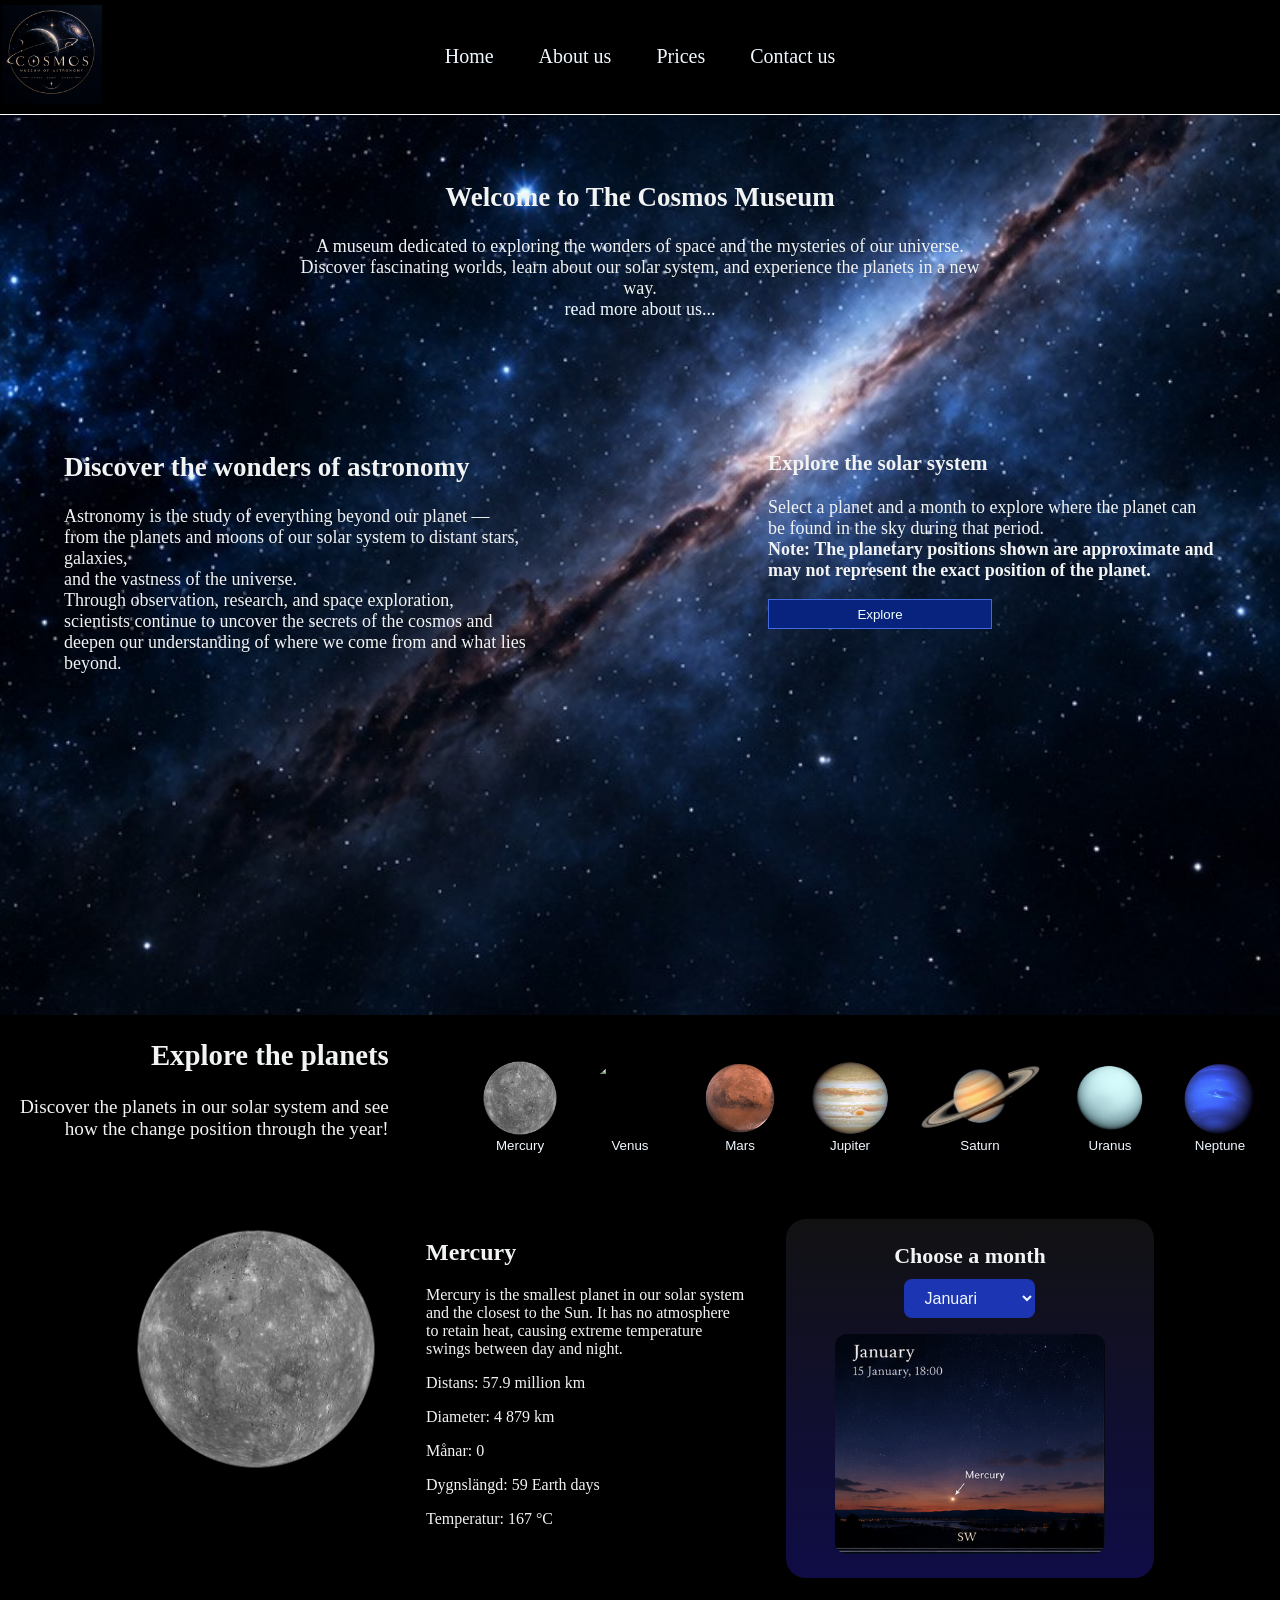
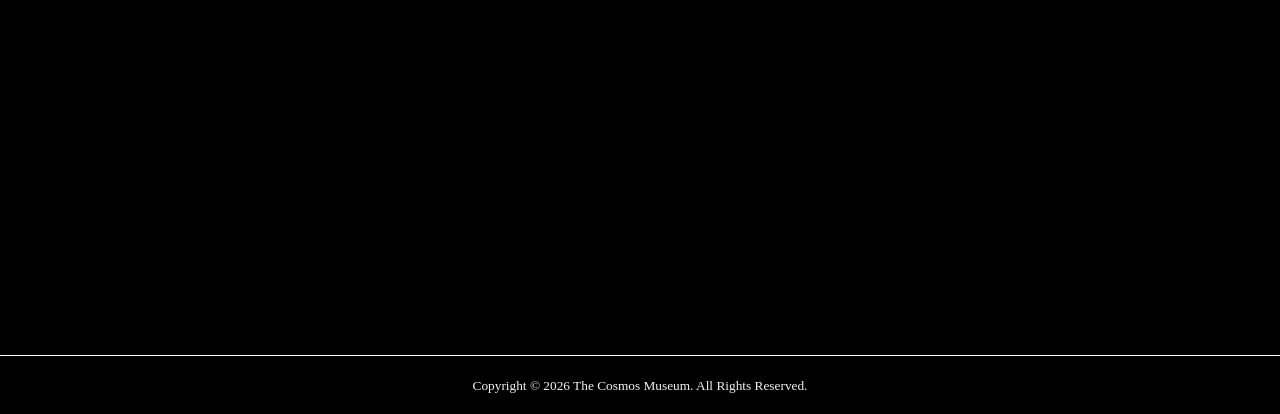
==== commit 346f4658: "organization" ====
--- a/index.html
+++ b/index.html
@@ -4,7 +4,7 @@
     <meta charset="UTF-8">
     <meta name="viewport" content="width=device-width, initial-scale=1.0">
     <title>The Cosmos Museum</title>
-    <link rel="stylesheet" href="style.css">
+    <link rel="stylesheet" href="/css/style.css">
 </head>
 <body>
     <header class="navbar">
@@ -13,9 +13,9 @@
         </div>
         <nav class="links">
             <a href="index.html">Home</a>
-            <a href="about-us.html" id="about">About us</a>
-            <a href="prices.html">Prices</a>
-            <a href="contact.html">Contact us</a>
+            <a href="./html/about-us.html" id="about">About us</a>
+            <a href="./html/prices.html">Prices</a>
+            <a href="./html/contact.html">Contact us</a>
         </nav>
     </header>
 
@@ -24,7 +24,7 @@
             <h1>Welcome to The Cosmos Museum</h1>
             <p>A museum dedicated to exploring the wonders of space and the mysteries of our universe. 
             Discover fascinating worlds, learn about our solar system, and experience the planets in a new way. <br>
-            <a href="about-us.html" id="read">read more about us...</a></p>
+            <a href="./html/about-us.html" id="read">read more about us...</a></p>
         </div>
 
         <div class="about-cosmos">
--- a/css/style.css
+++ b/css/style.css
@@ -0,0 +1,334 @@
+body{
+    background-color: black;
+    color: rgb(242, 243, 243);
+    margin: 0;
+}
+
+.navbar {
+    background-color: black;
+    display: grid;
+    grid-template-columns: 1fr auto 1fr;
+    align-items: center;
+    padding: 5px 2px;
+    border-bottom: 1px solid white;
+}
+
+.links{
+    display: flex;
+    gap: 35px;
+    flex-wrap: wrap;
+}
+
+.links a{
+    display: inline-block;
+    padding: 5px;
+    border-bottom: 2px solid transparent;
+    transition: transform 0.3s ease, border-color 0.3s ease;
+    color: aliceblue;
+    text-decoration: none;
+    font-size: 20px;
+}
+.links a:hover{
+    cursor: pointer;
+    transform: translateY(-3px);
+    border-bottom: 2px solid blue;
+}
+
+#read{
+    color: aliceblue;
+    text-decoration: none;
+}
+
+#read:hover{
+    cursor: pointer;
+}
+
+.top {
+    background-image: url(/images/space/background.jpg);
+    background-size: cover;
+    background-position: center;
+    position: relative;
+    min-height: 100vh;
+    width: 100%;
+}
+
+.presentation {
+    position: absolute;
+    top: 5%;
+    left: 50%;
+    transform: translateX(-50%);
+    text-align: center;
+    width: 90%;
+    max-width: 700px;
+    font-size: large;
+}
+
+.about-cosmos {
+    position: absolute;
+    top: 35%;
+    left: 5%;
+    width: 40%;
+    font-size: large;
+}
+
+.explore-section {
+    position: absolute;
+    top: 35%;
+    right: 5%;
+    width: 35%;
+    font-size: large;
+}
+
+#button1{
+    background-color: rgb(8, 35, 125);
+    width: 50%;
+    height: 30px;
+    border: 1px solid royalblue;
+    color: azure;
+}
+
+#button1:hover{
+    transform: scale(1.1);
+    cursor: pointer;
+}
+
+#bottom{
+    background-image: url(images/space/background2.jpg);
+    background-size: cover;
+    background-position: center;
+    min-height: 100vh;
+    padding-bottom: 40px;
+}
+
+#bottom nav button {
+    display: grid;
+    grid-row: auto;
+    border: none;
+    background: none;
+    padding: 0;
+    outline: none;
+}
+
+#bottom nav button:hover{
+    transform: scale(1.05);
+}
+
+#bottom nav {
+    display: flex;
+    align-items: center;
+    justify-content: center;
+    gap: 30px;
+    flex-wrap: wrap;
+    padding-top: 3%;
+}
+
+.explore {
+    display: flex;
+    align-items: center;
+    justify-content: space-between;
+    gap: 32px;
+    flex-wrap: wrap;
+    padding: 0 20px;
+}
+
+.explore > div {
+    flex-shrink: 0;
+    text-align: right;
+    font-size: larger;
+}
+
+.planet-row {
+    display: flex;
+    flex-wrap: wrap;
+    justify-content: center;
+    gap: 24px;
+}
+
+.planet-btn img {
+    width: 80px;
+    height: 80px;
+    object-fit: cover;
+    border-radius: 50%;
+    flex-shrink: 0;
+}
+
+.planet-btn img.saturn-img {
+    border-radius: 0;
+    object-fit: contain;
+    width: 120px;
+    height: 80px;
+}
+
+.planet-btn span{
+    color: aliceblue;
+}
+
+.solar{
+    display: flex;
+    flex-wrap: wrap;
+    justify-content: center;
+    align-items: flex-start;
+    gap: 40px;
+    padding: 60px 20px;
+}
+
+#pl{
+    display: flex;
+    justify-content: center;
+}
+
+#pl img{
+    width: 260px;
+    height: 260px;
+    max-width: 80vw;
+    border-radius: 50%;
+}
+
+#pl img.saturn-img {
+    border-radius: 0;
+    object-fit: contain;
+}
+
+#info {
+    max-width: 320px;
+    flex: 1 1 280px;
+}
+
+.month{
+    background: linear-gradient(to bottom, rgba(41, 41, 43, 0.432), rgb(15, 12, 70));
+    display: flex;
+    flex-direction: column;
+    align-items: center;
+    gap: 16px;
+    border-radius: 20px;
+    padding: 24px;
+    flex: 1 1 260px;
+    max-width: 320px;
+}
+
+.md{
+    display: flex;
+    flex-direction: column;
+    align-items: center;
+    gap: 10px;
+    text-align: center;
+}
+
+.md h2 {
+    font-size: 22px;
+    margin: 0;
+}
+
+#ms{
+    background-color: rgba(31, 60, 202, 0.868);
+    color: aliceblue;
+    font-size: 16px;
+    padding: 10px 16px;
+    border: none;
+    border-radius: 8px;
+    cursor: pointer;
+}
+
+#chosen-month {
+    width: 100%;
+    text-align: center;
+    height: 220px; /* fast höjd, justera efter vad som passar dina bilder */
+    display: flex;
+    align-items: center;
+    justify-content: center;
+}
+
+#chosen-month img {
+    max-width: 100%;
+    max-height: 100%;
+    object-fit: contain;
+    border-radius: 12px;
+}
+
+footer {
+    text-align: center;
+    padding: 20px;
+    border-top: 1px solid white;
+}
+
+@media (max-width: 900px) {
+    .top {
+        min-height: auto;
+        padding: 40px 0;
+    }
+
+    .presentation,
+    .about-cosmos,
+    .explore-section {
+        position: static;
+        width: 90%;
+        margin: 20px auto;
+        text-align: center;
+        transform: none;
+    }
+
+    .explore {
+        justify-content: center;
+        text-align: center;
+    }
+
+    .explore > div {
+        text-align: center;
+    }
+}
+
+@media (max-width: 500px) {
+    .planet-btn img {
+        width: 55px;
+        height: 55px;
+    }
+
+    .planet-btn img.saturn-img {
+        width: 85px;
+        height: 55px;
+    }
+
+    #pl img {
+        width: 180px;
+        height: 180px;
+    }
+
+    .links {
+        gap: 15px;
+        justify-content: center;
+    }
+
+    .links a {
+        font-size: 16px;
+    }
+}
+
+.pris{
+    background-image: url(/images/space/background3.jpg);
+    background-size: cover;
+    background-position: center;
+    position: relative;
+    min-height: 100vh;
+    width: 100%;
+}
+#ålder{
+    padding: 20px;
+    width: 10%;
+    background-color: rgb(13, 13, 53);
+    border: 0px;
+    font-size: large;
+    color: aliceblue;
+}
+#submit{
+    padding: 20px;
+    background-color: rgb(67, 67, 212);
+    border: 0px;
+    color: azure;
+}
+#submit:hover{
+    cursor: pointer;
+}
+#list{
+    font-size: large;
+    font-style: italic;
+}
